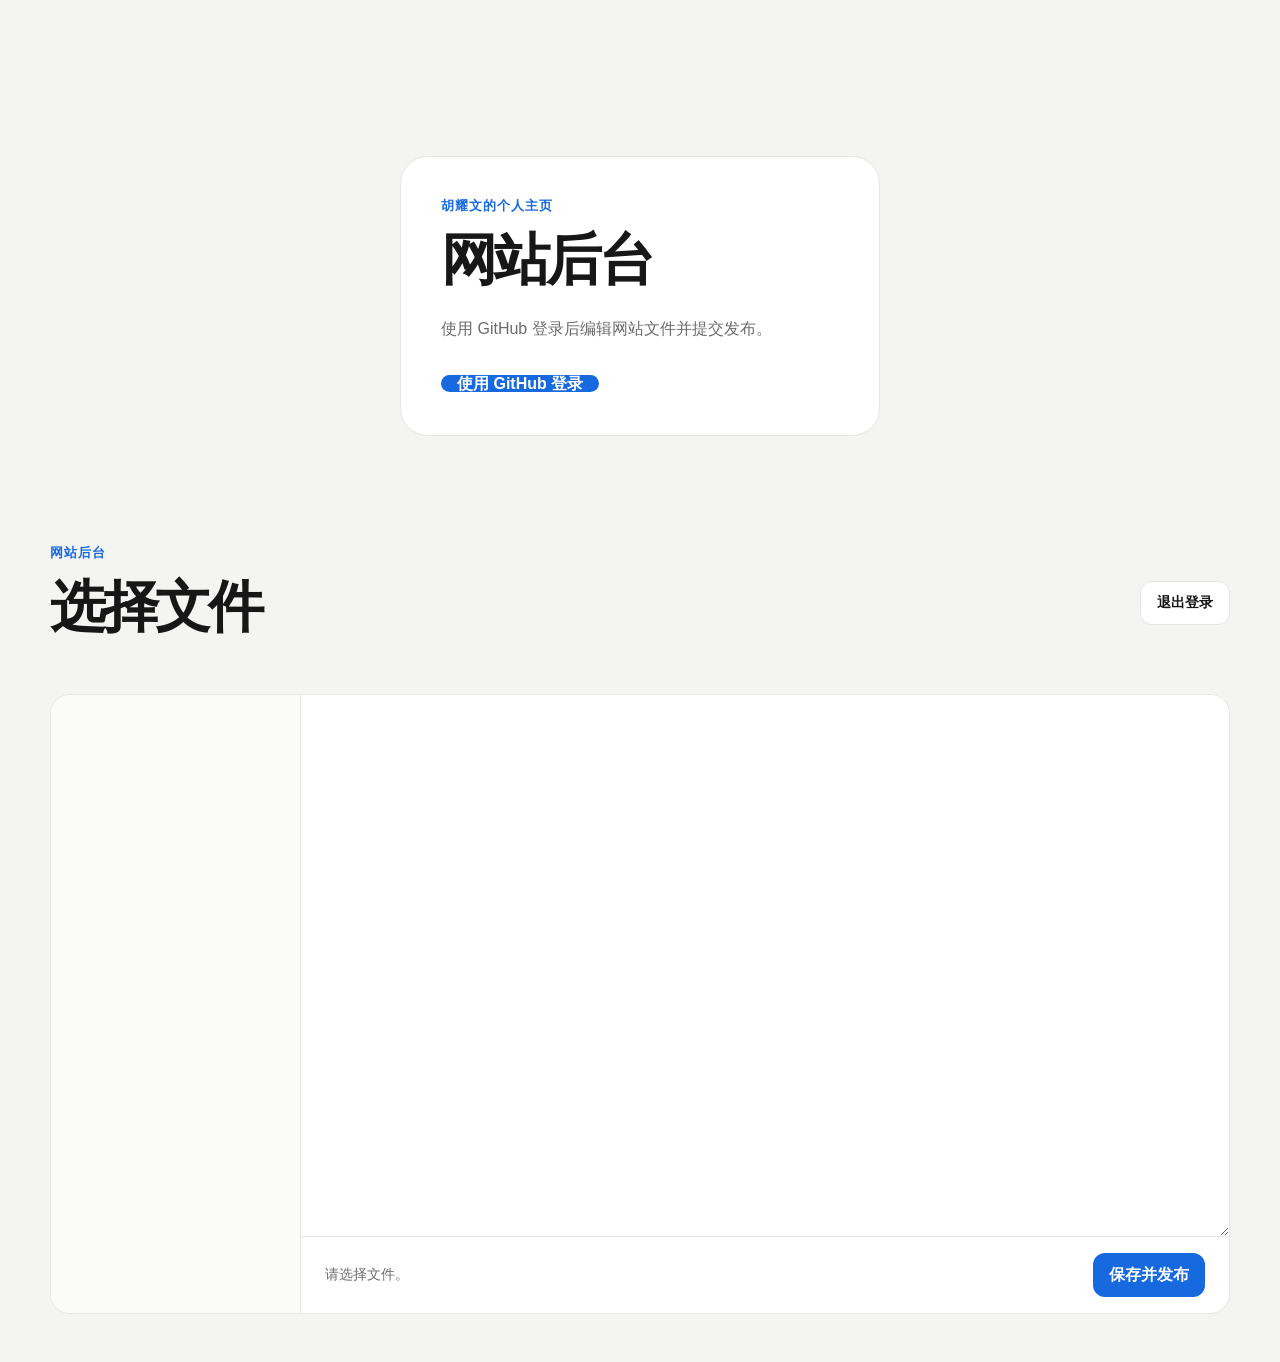
==== admin/index.html @ bbc1c10e "Add website editor admin" ====
<!doctype html>
<html lang="zh-CN">
  <head>
    <meta charset="UTF-8" />
    <meta name="viewport" content="width=device-width, initial-scale=1" />
    <title>胡耀文 · 网站后台</title>
    <link rel="stylesheet" href="https://yaowenhu-uestc.github.io/admin/styles.css" />
  </head>
  <body>
    <main class="admin-shell">
      <section class="login-card" id="login-panel">
        <p class="eyebrow">胡耀文的个人主页</p>
        <h1>网站后台</h1>
        <p>使用 GitHub 登录后编辑网站文件并提交发布。</p>
        <a class="button primary" href="/admin/login">使用 GitHub 登录</a>
      </section>
      <section class="editor" id="editor-panel" hidden>
        <header class="editor-header">
          <div>
            <p class="eyebrow">网站后台</p>
            <h1 id="file-title">选择文件</h1>
          </div>
          <div class="header-actions">
            <span id="account"></span>
            <button class="button secondary" id="logout" type="button">退出登录</button>
          </div>
        </header>
        <div class="editor-layout">
          <nav aria-label="可编辑文件" id="file-list"></nav>
          <section class="editor-workspace">
            <textarea aria-label="文件内容" id="editor" spellcheck="false" disabled></textarea>
            <footer>
              <p aria-live="polite" id="status">请选择文件。</p>
              <button class="button primary" id="save" type="button" disabled>保存并发布</button>
            </footer>
          </section>
        </div>
      </section>
    </main>
    <script type="module" src="https://yaowenhu-uestc.github.io/admin/editor.js"></script>
  </body>
</html>
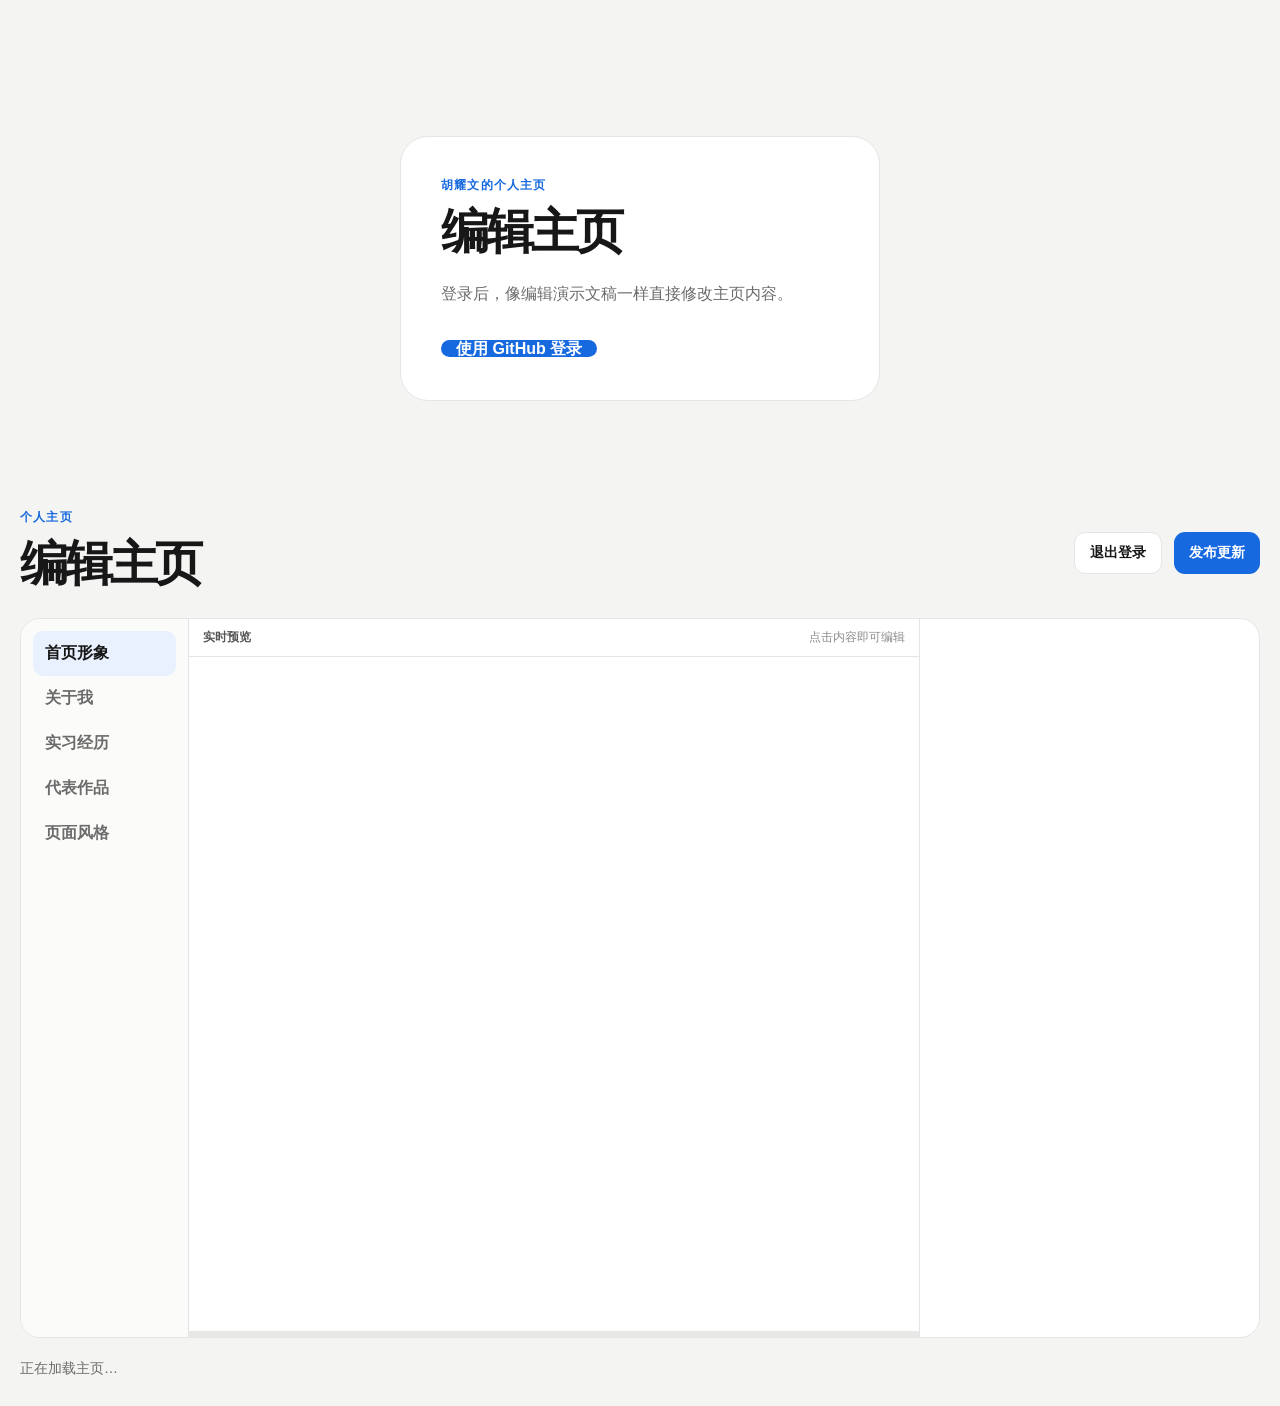
==== commit f61a63d9: "Create visual homepage editor" ====
--- a/admin/index.html
+++ b/admin/index.html
@@ -3,38 +3,34 @@
   <head>
     <meta charset="UTF-8" />
     <meta name="viewport" content="width=device-width, initial-scale=1" />
-    <title>胡耀文 · 网站后台</title>
+    <title>胡耀文 · 主页编辑</title>
     <link rel="stylesheet" href="https://yaowenhu-uestc.github.io/admin/styles.css" />
   </head>
   <body>
     <main class="admin-shell">
       <section class="login-card" id="login-panel">
         <p class="eyebrow">胡耀文的个人主页</p>
-        <h1>网站后台</h1>
-        <p>使用 GitHub 登录后编辑网站文件并提交发布。</p>
+        <h1>编辑主页</h1>
+        <p>登录后，像编辑演示文稿一样直接修改主页内容。</p>
         <a class="button primary" href="/admin/login">使用 GitHub 登录</a>
       </section>
-      <section class="editor" id="editor-panel" hidden>
-        <header class="editor-header">
-          <div>
-            <p class="eyebrow">网站后台</p>
-            <h1 id="file-title">选择文件</h1>
-          </div>
-          <div class="header-actions">
-            <span id="account"></span>
-            <button class="button secondary" id="logout" type="button">退出登录</button>
-          </div>
+      <section class="studio" id="studio-panel" hidden>
+        <header class="studio-header">
+          <div><p class="eyebrow">个人主页</p><h1>编辑主页</h1></div>
+          <div class="header-actions"><span id="account"></span><button class="button secondary" id="logout" type="button">退出登录</button><button class="button primary" id="publish" type="button" disabled>发布更新</button></div>
         </header>
-        <div class="editor-layout">
-          <nav aria-label="可编辑文件" id="file-list"></nav>
-          <section class="editor-workspace">
-            <textarea aria-label="文件内容" id="editor" spellcheck="false" disabled></textarea>
-            <footer>
-              <p aria-live="polite" id="status">请选择文件。</p>
-              <button class="button primary" id="save" type="button" disabled>保存并发布</button>
-            </footer>
-          </section>
+        <div class="studio-layout">
+          <nav class="section-list" aria-label="页面区块">
+            <button class="section-button active" data-section="hero" type="button">首页形象</button>
+            <button class="section-button" data-section="about" type="button">关于我</button>
+            <button class="section-button" data-section="experiences" type="button">实习经历</button>
+            <button class="section-button" data-section="projects" type="button">代表作品</button>
+            <button class="section-button" data-section="style" type="button">页面风格</button>
+          </nav>
+          <section class="canvas-wrap"><div class="canvas-bar">实时预览 <span>点击内容即可编辑</span></div><iframe id="preview" title="个人主页预览"></iframe></section>
+          <aside class="properties" id="properties"></aside>
         </div>
+        <p class="status" aria-live="polite" id="status">正在加载主页…</p>
       </section>
     </main>
     <script type="module" src="https://yaowenhu-uestc.github.io/admin/editor.js"></script>
